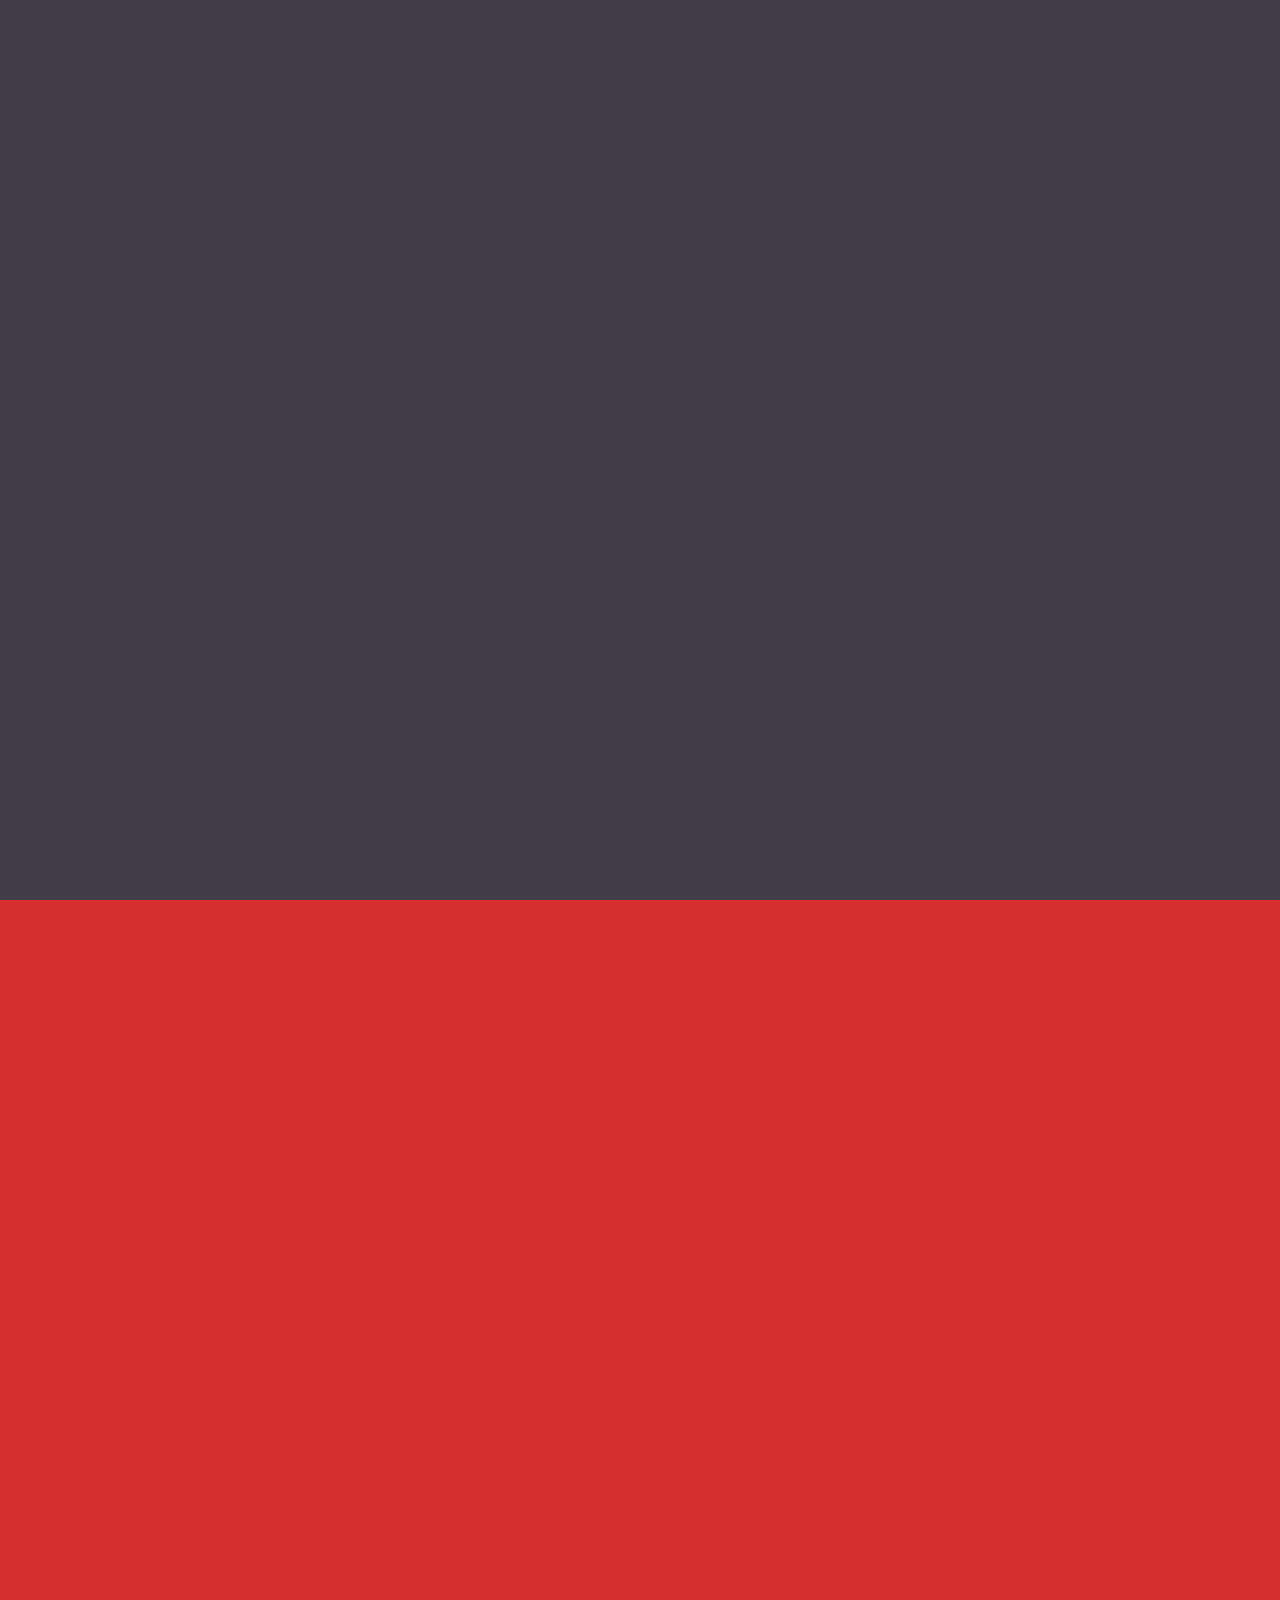
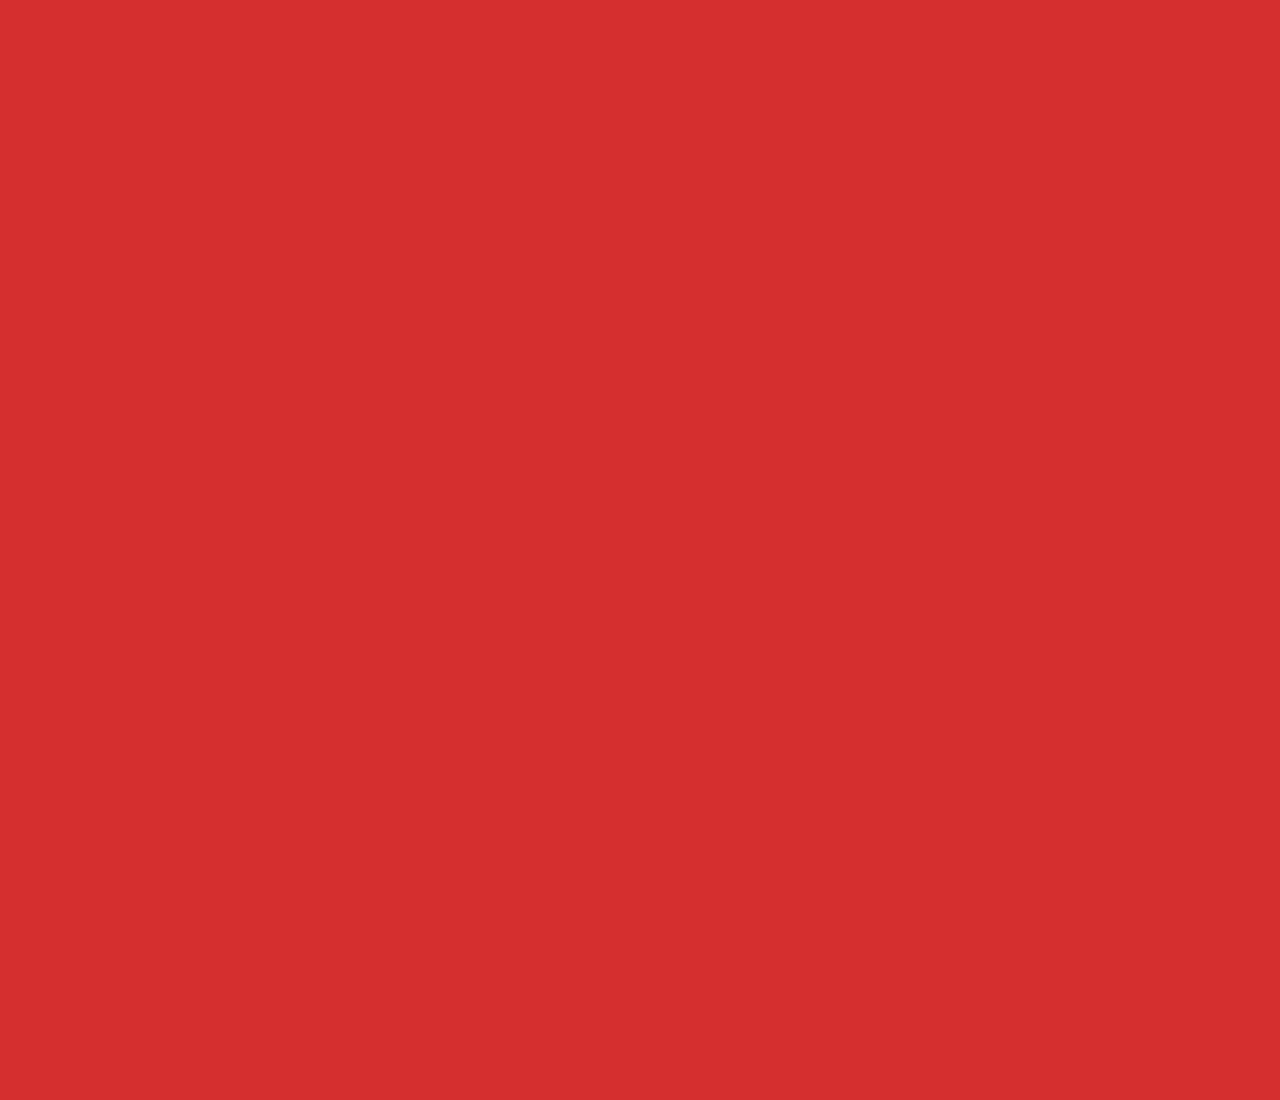
==== index.html @ 401e6d0b "Update index.html" ====
<!DOCTYPE html>
<html lang="en">
  <head>
    <title>Happy Birthday Mbak Eva</title>
    <meta charset="UTF-8" />
    <meta name="viewport" content="width=device-width, initial-scale=1.0" />
    <link rel="stylesheet" href="src/css/index.css" />
  </head>
  <body>
<audio autoplay>
  <source src="src/music/happy.mp3" type="audio/mp3">
</audio>
    <div class="first--slide">
      <div class="slide--content">
        <h1>hello</h1>
        <h2>Mbak Eva</h2>
        <h1>This Is Arsyi</h1>
        <span class="top"></span>
        <span class="right"></span>
        <span class="bottom"></span>
        <span class="left"></span>
      </div>

      <div class="slide--content--one">
        <h1 class="first">today</h1>
        <h2 class="first">is</h2>
        <h2 class="second">your</h2>
        <h1 class="second">special day :DD</h1>
        <div class="circle--stuff">
          <svg
            viewBox="0 0 288 48"
            width="288"
            height="48"
            style="overflow: visible;"
          >
            <g transform="translate(144 0)">
              <g transform="translate(-276.566 421.129)">
                <rect
                  width="12.608460234942264"
                  height="12.608460234942264"
                  fill="#F87B7C"
                  transform="rotate(72.60145421789896)"
                ></rect>
                <animateTransform
                  attributeName="transform"
                  type="translate"
                  from="-147.31692562790084 0"
                  to="-294.6338512558017 480"
                  dur="1.2580507927982927s"
                  begin="-10s"
                  repeatCount="indefinite"
                ></animateTransform>
                <animate
                  attributeType="CSS"
                  attributeName="opacity"
                  values="1;0"
                  dur="1.2580507927982927s"
                  begin="-10s"
                  repeatCount="indefinite"
                ></animate>
              </g>
              <g transform="translate(269.756 389.735)">
                <rect
                  width="6.6024317861213895"
                  height="6.6024317861213895"
                  fill="#FFC107"
                  transform="rotate(38.02803143466206)"
                ></rect>
                <animateTransform
                  attributeName="transform"
                  type="translate"
                  from="148.876375621307 0"
                  to="297.752751242614 480"
                  dur="1.500721309571935s"
                  begin="-10s"
                  repeatCount="indefinite"
                ></animateTransform>
                <animate
                  attributeType="CSS"
                  attributeName="opacity"
                  values="1;0"
                  dur="1.500721309571935s"
                  begin="-10s"
                  repeatCount="indefinite"
                ></animate>
              </g>
              <g transform="translate(174.705 169.205)">
                <rect
                  width="5.852897883045647"
                  height="5.852897883045647"
                  fill="#F65A5B"
                  transform="rotate(28.456635184965855)"
                ></rect>
                <animateTransform
                  attributeName="transform"
                  type="translate"
                  from="129.17077622623987 0"
                  to="258.34155245247973 480"
                  dur="1.0529970168710006s"
                  begin="-10s"
                  repeatCount="indefinite"
                ></animateTransform>
                <animate
                  attributeType="CSS"
                  attributeName="opacity"
                  values="1;0"
                  dur="1.0529970168710006s"
                  begin="-10s"
                  repeatCount="indefinite"
                ></animate>
              </g>
              <g transform="translate(-130.903 64.4332)">
                <rect
                  width="10.500608397273465"
                  height="10.500608397273465"
                  fill="#F65A5B"
                  transform="rotate(33.518702042612105)"
                ></rect>
                <animateTransform
                  attributeName="transform"
                  type="translate"
                  from="-115.41033595665428 0"
                  to="-230.82067191330856 480"
                  dur="1.9569807707276798s"
                  begin="-10s"
                  repeatCount="indefinite"
                ></animateTransform>
                <animate
                  attributeType="CSS"
                  attributeName="opacity"
                  values="1;0"
                  dur="1.9569807707276798s"
                  begin="-10s"
                  repeatCount="indefinite"
                ></animate>
              </g>
              <g transform="translate(255.222 435.243)">
                <rect
                  width="5.741483052387249"
                  height="5.741483052387249"
                  fill="#39D1B4"
                  transform="rotate(46.49147792751984)"
                ></rect>
                <animateTransform
                  attributeName="transform"
                  type="translate"
                  from="133.85114085517338 0"
                  to="267.70228171034677 480"
                  dur="1.3036790452656355s"
                  begin="-10s"
                  repeatCount="indefinite"
                ></animateTransform>
                <animate
                  attributeType="CSS"
                  attributeName="opacity"
                  values="1;0"
                  dur="1.3036790452656355s"
                  begin="-10s"
                  repeatCount="indefinite"
                ></animate>
              </g>
              <g transform="translate(31.0162 15.9351)">
                <rect
                  width="6.80101713474188"
                  height="6.80101713474188"
                  fill="#FFC107"
                  transform="rotate(11.204022894474395)"
                ></rect>
                <animateTransform
                  attributeName="transform"
                  type="translate"
                  from="30.019648010959024 0"
                  to="60.03929602191805 480"
                  dur="1.0387121585702985s"
                  begin="-10s"
                  repeatCount="indefinite"
                ></animateTransform>
                <animate
                  attributeType="CSS"
                  attributeName="opacity"
                  values="1;0"
                  dur="1.0387121585702985s"
                  begin="-10s"
                  repeatCount="indefinite"
                ></animate>
              </g>
              <g transform="translate(-3.09286 202.201)">
                <rect
                  width="10.607425290967909"
                  height="10.607425290967909"
                  fill="#F65A5B"
                  transform="rotate(73.47039150769439)"
                ></rect>
                <animateTransform
                  attributeName="transform"
                  type="translate"
                  from="-2.17615538500645 0"
                  to="-4.3523107700129 480"
                  dur="1.4662807556935682s"
                  begin="-10s"
                  repeatCount="indefinite"
                ></animateTransform>
                <animate
                  attributeType="CSS"
                  attributeName="opacity"
                  values="1;0"
                  dur="1.4662807556935682s"
                  begin="-10s"
                  repeatCount="indefinite"
                ></animate>
              </g>
              <g transform="translate(206.722 332.232)">
                <rect
                  width="7.636912663465038"
                  height="7.636912663465038"
                  fill="#F65A5B"
                  transform="rotate(18.036591826355995)"
                ></rect>
                <animateTransform
                  attributeName="transform"
                  type="translate"
                  from="122.16550975510404 0"
                  to="244.33101951020808 480"
                  dur="1.4353281745859594s"
                  begin="-10s"
                  repeatCount="indefinite"
                ></animateTransform>
                <animate
                  attributeType="CSS"
                  attributeName="opacity"
                  values="1;0"
                  dur="1.4353281745859594s"
                  begin="-10s"
                  repeatCount="indefinite"
                ></animate>
              </g>
              <g transform="translate(137.252 313.902)">
                <rect
                  width="9.58640372808878"
                  height="9.58640372808878"
                  fill="#FA9C9D"
                  transform="rotate(84.9299171174362)"
                ></rect>
                <animateTransform
                  attributeName="transform"
                  type="translate"
                  from="82.98382665184931 0"
                  to="165.96765330369863 480"
                  dur="1.5673910658448071s"
                  begin="-10s"
                  repeatCount="indefinite"
                ></animateTransform>
                <animate
                  attributeType="CSS"
                  attributeName="opacity"
                  values="1;0"
                  dur="1.5673910658448071s"
                  begin="-10s"
                  repeatCount="indefinite"
                ></animate>
              </g>
              <g transform="translate(112.875 188.052)">
                <rect
                  width="12.224275888715743"
                  height="12.224275888715743"
                  fill="#F65A5B"
                  transform="rotate(56.958868320425424)"
                ></rect>
                <animateTransform
                  attributeName="transform"
                  type="translate"
                  from="81.10118787423545 0"
                  to="162.2023757484709 480"
                  dur="1.1256263736515593s"
                  begin="-10s"
                  repeatCount="indefinite"
                ></animateTransform>
                <animate
                  attributeType="CSS"
                  attributeName="opacity"
                  values="1;0"
                  dur="1.1256263736515593s"
                  begin="-10s"
                  repeatCount="indefinite"
                ></animate>
              </g>
              <g transform="translate(-44.0883 105.22)">
                <rect
                  width="7.3193707683479285"
                  height="7.3193707683479285"
                  fill="#39D1B4"
                  transform="rotate(29.61901015919562)"
                ></rect>
                <animateTransform
                  attributeName="transform"
                  type="translate"
                  from="-36.161416073732816 0"
                  to="-72.32283214746563 480"
                  dur="1.0534095913396215s"
                  begin="-10s"
                  repeatCount="indefinite"
                ></animateTransform>
                <animate
                  attributeType="CSS"
                  attributeName="opacity"
                  values="1;0"
                  dur="1.0534095913396215s"
                  begin="-10s"
                  repeatCount="indefinite"
                ></animate>
              </g>
              <g transform="translate(201.372 372.671)">
                <rect
                  width="5.544510601155997"
                  height="5.544510601155997"
                  fill="#F65A5B"
                  transform="rotate(2.2963703425883897)"
                ></rect>
                <animateTransform
                  attributeName="transform"
                  type="translate"
                  from="113.35963017076664 0"
                  to="226.71926034153327 480"
                  dur="1.030518978123618s"
                  begin="-10s"
                  repeatCount="indefinite"
                ></animateTransform>
                <animate
                  attributeType="CSS"
                  attributeName="opacity"
                  values="1;0"
                  dur="1.030518978123618s"
                  begin="-10s"
                  repeatCount="indefinite"
                ></animate>
              </g>
              <g transform="translate(131.495 87.179)">
                <rect
                  width="10.759076659212255"
                  height="10.759076659212255"
                  fill="#FFC107"
                  transform="rotate(87.32528953957524)"
                ></rect>
                <animateTransform
                  attributeName="transform"
                  type="translate"
                  from="111.2837754504788 0"
                  to="222.5675509009576 480"
                  dur="1.6733003196858514s"
                  begin="-10s"
                  repeatCount="indefinite"
                ></animateTransform>
                <animate
                  attributeType="CSS"
                  attributeName="opacity"
                  values="1;0"
                  dur="1.6733003196858514s"
                  begin="-10s"
                  repeatCount="indefinite"
                ></animate>
              </g>
              <g transform="translate(168.916 8.31682)">
                <rect
                  width="13.053827089343216"
                  height="13.053827089343216"
                  fill="#FFC107"
                  transform="rotate(41.59319430819056)"
                ></rect>
                <animateTransform
                  attributeName="transform"
                  type="translate"
                  from="166.0388449718487 0"
                  to="332.0776899436974 480"
                  dur="1.167328833970436s"
                  begin="-10s"
                  repeatCount="indefinite"
                ></animateTransform>
                <animate
                  attributeType="CSS"
                  attributeName="opacity"
                  values="1;0"
                  dur="1.167328833970436s"
                  begin="-10s"
                  repeatCount="indefinite"
                ></animate>
              </g>
              <g transform="translate(-246.023 361.539)">
                <rect
                  width="9.438843277640762"
                  height="9.438843277640762"
                  fill="#FA9C9D"
                  transform="rotate(77.07547908665653)"
                ></rect>
                <animateTransform
                  attributeName="transform"
                  type="translate"
                  from="-140.32757933557534 0"
                  to="-280.6551586711507 480"
                  dur="1.8215214067142032s"
                  begin="-10s"
                  repeatCount="indefinite"
                ></animateTransform>
                <animate
                  attributeType="CSS"
                  attributeName="opacity"
                  values="1;0"
                  dur="1.8215214067142032s"
                  begin="-10s"
                  repeatCount="indefinite"
                ></animate>
              </g>
              <g transform="translate(-19.4778 411.261)">
                <rect
                  width="5.155137368313447"
                  height="5.155137368313447"
                  fill="#F65A5B"
                  transform="rotate(63.68358494554056)"
                ></rect>
                <animateTransform
                  attributeName="transform"
                  type="translate"
                  from="-10.489996883997884 0"
                  to="-20.97999376799577 480"
                  dur="1.938744964010533s"
                  begin="-10s"
                  repeatCount="indefinite"
                ></animateTransform>
                <animate
                  attributeType="CSS"
                  attributeName="opacity"
                  values="1;0"
                  dur="1.938744964010533s"
                  begin="-10s"
                  repeatCount="indefinite"
                ></animate>
              </g>
              <g transform="translate(-193.329 253.053)">
                <rect
                  width="12.572461872186224"
                  height="12.572461872186224"
                  fill="#FA9C9D"
                  transform="rotate(18.14043778713332)"
                ></rect>
                <animateTransform
                  attributeName="transform"
                  type="translate"
                  from="-126.5912529949043 0"
                  to="-253.1825059898086 480"
                  dur="1.7608957790386608s"
                  begin="-10s"
                  repeatCount="indefinite"
                ></animateTransform>
                <animate
                  attributeType="CSS"
                  attributeName="opacity"
                  values="1;0"
                  dur="1.7608957790386608s"
                  begin="-10s"
                  repeatCount="indefinite"
                ></animate>
              </g>
              <g transform="translate(132.362 64.3945)">
                <rect
                  width="11.962171698190868"
                  height="11.962171698190868"
                  fill="#F87B7C"
                  transform="rotate(66.5452938923993)"
                ></rect>
                <animateTransform
                  attributeName="transform"
                  type="translate"
                  from="116.70535383045883 0"
                  to="233.41070766091767 480"
                  dur="1.2748012693059791s"
                  begin="-10s"
                  repeatCount="indefinite"
                ></animateTransform>
                <animate
                  attributeType="CSS"
                  attributeName="opacity"
                  values="1;0"
                  dur="1.2748012693059791s"
                  begin="-10s"
                  repeatCount="indefinite"
                ></animate>
              </g>
              <g transform="translate(23.7278 28.7318)">
                <rect
                  width="5.809294053959366"
                  height="5.809294053959366"
                  fill="#39D1B4"
                  transform="rotate(12.777973190620841)"
                ></rect>
                <animateTransform
                  attributeName="transform"
                  type="translate"
                  from="22.387744172095072 0"
                  to="44.775488344190144 480"
                  dur="1.990394651793788s"
                  begin="-10s"
                  repeatCount="indefinite"
                ></animateTransform>
                <animate
                  attributeType="CSS"
                  attributeName="opacity"
                  values="1;0"
                  dur="1.990394651793788s"
                  begin="-10s"
                  repeatCount="indefinite"
                ></animate>
              </g>
              <g transform="translate(-166.194 338.268)">
                <rect
                  width="5.155192084927991"
                  height="5.155192084927991"
                  fill="#F87B7C"
                  transform="rotate(65.13887033072942)"
                ></rect>
                <animateTransform
                  attributeName="transform"
                  type="translate"
                  from="-97.49050856733884 0"
                  to="-194.98101713467767 480"
                  dur="1.5205048549215163s"
                  begin="-10s"
                  repeatCount="indefinite"
                ></animateTransform>
                <animate
                  attributeType="CSS"
                  attributeName="opacity"
                  values="1;0"
                  dur="1.5205048549215163s"
                  begin="-10s"
                  repeatCount="indefinite"
                ></animate>
              </g>
              <g transform="translate(-31.4654 122.618)">
                <rect
                  width="10.368127452931883"
                  height="10.368127452931883"
                  fill="#39D1B4"
                  transform="rotate(44.25401495643392)"
                ></rect>
                <animateTransform
                  attributeName="transform"
                  type="translate"
                  from="-25.062944124981968 0"
                  to="-50.125888249963936 480"
                  dur="1.7807724976183688s"
                  begin="-10s"
                  repeatCount="indefinite"
                ></animateTransform>
                <animate
                  attributeType="CSS"
                  attributeName="opacity"
                  values="1;0"
                  dur="1.7807724976183688s"
                  begin="-10s"
                  repeatCount="indefinite"
                ></animate>
              </g>
              <g transform="translate(-42.2511 41.8627)">
                <rect
                  width="14.103528131335075"
                  height="14.103528131335075"
                  fill="#FFC107"
                  transform="rotate(72.09281246475781)"
                ></rect>
                <animateTransform
                  attributeName="transform"
                  type="translate"
                  from="-38.861764593079066 0"
                  to="-77.72352918615813 480"
                  dur="1.837076713482284s"
                  begin="-10s"
                  repeatCount="indefinite"
                ></animateTransform>
                <animate
                  attributeType="CSS"
                  attributeName="opacity"
                  values="1;0"
                  dur="1.837076713482284s"
                  begin="-10s"
                  repeatCount="indefinite"
                ></animate>
              </g>
              <g transform="translate(-160.068 86.1509)">
                <rect
                  width="10.983279923644469"
                  height="10.983279923644469"
                  fill="#F87B7C"
                  transform="rotate(42.54113201739413)"
                ></rect>
                <animateTransform
                  attributeName="transform"
                  type="translate"
                  from="-135.71076835776705 0"
                  to="-271.4215367155341 480"
                  dur="1.4617462130029035s"
                  begin="-10s"
                  repeatCount="indefinite"
                ></animateTransform>
                <animate
                  attributeType="CSS"
                  attributeName="opacity"
                  values="1;0"
                  dur="1.4617462130029035s"
                  begin="-10s"
                  repeatCount="indefinite"
                ></animate>
              </g>
              <g transform="translate(-29.8295 464.828)">
                <rect
                  width="9.161711928973633"
                  height="9.161711928973633"
                  fill="#FA9C9D"
                  transform="rotate(15.34556142284818)"
                ></rect>
                <animateTransform
                  attributeName="transform"
                  type="translate"
                  from="-15.154273359641607 0"
                  to="-30.308546719283214 480"
                  dur="1.4337419826765745s"
                  begin="-10s"
                  repeatCount="indefinite"
                ></animateTransform>
                <animate
                  attributeType="CSS"
                  attributeName="opacity"
                  values="1;0"
                  dur="1.4337419826765745s"
                  begin="-10s"
                  repeatCount="indefinite"
                ></animate>
              </g>
              <g transform="translate(-178.317 128.014)">
                <rect
                  width="13.686769327961251"
                  height="13.686769327961251"
                  fill="#FFC107"
                  transform="rotate(45.07414220309329)"
                ></rect>
                <animateTransform
                  attributeName="transform"
                  type="translate"
                  from="-140.77315685616557 0"
                  to="-281.54631371233114 480"
                  dur="1.3309859125988193s"
                  begin="-10s"
                  repeatCount="indefinite"
                ></animateTransform>
                <animate
                  attributeType="CSS"
                  attributeName="opacity"
                  values="1;0"
                  dur="1.3309859125988193s"
                  begin="-10s"
                  repeatCount="indefinite"
                ></animate>
              </g>
              <g transform="translate(219.727 410.159)">
                <rect
                  width="12.764074026565211"
                  height="12.764074026565211"
                  fill="#FFC107"
                  transform="rotate(83.87363030859562)"
                ></rect>
                <animateTransform
                  attributeName="transform"
                  type="translate"
                  from="118.48317389639978 0"
                  to="236.96634779279955 480"
                  dur="1.3039269158524756s"
                  begin="-10s"
                  repeatCount="indefinite"
                ></animateTransform>
                <animate
                  attributeType="CSS"
                  attributeName="opacity"
                  values="1;0"
                  dur="1.3039269158524756s"
                  begin="-10s"
                  repeatCount="indefinite"
                ></animate>
              </g>
              <g transform="translate(111.389 357.596)">
                <rect
                  width="8.285457717371177"
                  height="8.285457717371177"
                  fill="#FFC107"
                  transform="rotate(55.18291720980784)"
                ></rect>
                <animateTransform
                  attributeName="transform"
                  type="translate"
                  from="63.83361358999828 0"
                  to="127.66722717999656 480"
                  dur="1.8032664697360352s"
                  begin="-10s"
                  repeatCount="indefinite"
                ></animateTransform>
                <animate
                  attributeType="CSS"
                  attributeName="opacity"
                  values="1;0"
                  dur="1.8032664697360352s"
                  begin="-10s"
                  repeatCount="indefinite"
                ></animate>
              </g>
              <g transform="translate(75.6214 475.193)">
                <rect
                  width="13.200638456623885"
                  height="13.200638456623885"
                  fill="#FFC107"
                  transform="rotate(73.51717550864369)"
                ></rect>
                <animateTransform
                  attributeName="transform"
                  type="translate"
                  from="38.00101769286111 0"
                  to="76.00203538572222 480"
                  dur="1.9478787303213856s"
                  begin="-10s"
                  repeatCount="indefinite"
                ></animateTransform>
                <animate
                  attributeType="CSS"
                  attributeName="opacity"
                  values="1;0"
                  dur="1.9478787303213856s"
                  begin="-10s"
                  repeatCount="indefinite"
                ></animate>
              </g>
              <g transform="translate(274.856 432.139)">
                <rect
                  width="8.968495048926354"
                  height="8.968495048926354"
                  fill="#FFC107"
                  transform="rotate(66.02890800046019)"
                ></rect>
                <animateTransform
                  attributeName="transform"
                  type="translate"
                  from="144.6387866106216 0"
                  to="289.2775732212432 480"
                  dur="1.1950311173221444s"
                  begin="-10s"
                  repeatCount="indefinite"
                ></animateTransform>
                <animate
                  attributeType="CSS"
                  attributeName="opacity"
                  values="1;0"
                  dur="1.1950311173221444s"
                  begin="-10s"
                  repeatCount="indefinite"
                ></animate>
              </g>
              <g transform="translate(-73.9908 129.708)">
                <rect
                  width="11.469532088642811"
                  height="11.469532088642811"
                  fill="#FA9C9D"
                  transform="rotate(23.880882117170138)"
                ></rect>
                <animateTransform
                  attributeName="transform"
                  type="translate"
                  from="-58.25017828281587 0"
                  to="-116.50035656563173 480"
                  dur="1.7631218650889633s"
                  begin="-10s"
                  repeatCount="indefinite"
                ></animateTransform>
                <animate
                  attributeType="CSS"
                  attributeName="opacity"
                  values="1;0"
                  dur="1.7631218650889633s"
                  begin="-10s"
                  repeatCount="indefinite"
                ></animate>
              </g>
              <g transform="translate(195.443 148.666)">
                <rect
                  width="10.462121786336729"
                  height="10.462121786336729"
                  fill="#FFC107"
                  transform="rotate(26.548226340406018)"
                ></rect>
                <animateTransform
                  attributeName="transform"
                  type="translate"
                  from="149.22492086385515 0"
                  to="298.4498417277103 480"
                  dur="1.0624958491755168s"
                  begin="-10s"
                  repeatCount="indefinite"
                ></animateTransform>
                <animate
                  attributeType="CSS"
                  attributeName="opacity"
                  values="1;0"
                  dur="1.0624958491755168s"
                  begin="-10s"
                  repeatCount="indefinite"
                ></animate>
              </g>
              <g transform="translate(-58.6732 432.261)">
                <rect
                  width="14.377316164643027"
                  height="14.377316164643027"
                  fill="#39D1B4"
                  transform="rotate(56.99518347171379)"
                ></rect>
                <animateTransform
                  attributeName="transform"
                  type="translate"
                  from="-30.871770620846135 0"
                  to="-61.74354124169227 480"
                  dur="1.637228355700252s"
                  begin="-10s"
                  repeatCount="indefinite"
                ></animateTransform>
                <animate
                  attributeType="CSS"
                  attributeName="opacity"
                  values="1;0"
                  dur="1.637228355700252s"
                  begin="-10s"
                  repeatCount="indefinite"
                ></animate>
              </g>
              <g transform="translate(-139.405 326.431)">
                <rect
                  width="10.089588480012424"
                  height="10.089588480012424"
                  fill="#FFC107"
                  transform="rotate(53.39693328651522)"
                ></rect>
                <animateTransform
                  attributeName="transform"
                  type="translate"
                  from="-82.97623670735247 0"
                  to="-165.95247341470494 480"
                  dur="1.6240260735518415s"
                  begin="-10s"
                  repeatCount="indefinite"
                ></animateTransform>
                <animate
                  attributeType="CSS"
                  attributeName="opacity"
                  values="1;0"
                  dur="1.6240260735518415s"
                  begin="-10s"
                  repeatCount="indefinite"
                ></animate>
              </g>
              <g transform="translate(-42.9264 14.5082)">
                <rect
                  width="5.605522069860404"
                  height="5.605522069860404"
                  fill="#39D1B4"
                  transform="rotate(86.567326362837)"
                ></rect>
                <animateTransform
                  attributeName="transform"
                  type="translate"
                  from="-41.66699732647694 0"
                  to="-83.33399465295388 480"
                  dur="1.3729834448841063s"
                  begin="-10s"
                  repeatCount="indefinite"
                ></animateTransform>
                <animate
                  attributeType="CSS"
                  attributeName="opacity"
                  values="1;0"
                  dur="1.3729834448841063s"
                  begin="-10s"
                  repeatCount="indefinite"
                ></animate>
              </g>
              <g transform="translate(-83.4398 23.0919)">
                <rect
                  width="13.569223440454884"
                  height="13.569223440454884"
                  fill="#39D1B4"
                  transform="rotate(86.28047320362091)"
                ></rect>
                <animateTransform
                  attributeName="transform"
                  type="translate"
                  from="-79.60989820810235 0"
                  to="-159.2197964162047 480"
                  dur="1.6981444705695712s"
                  begin="-10s"
                  repeatCount="indefinite"
                ></animateTransform>
                <animate
                  attributeType="CSS"
                  attributeName="opacity"
                  values="1;0"
                  dur="1.6981444705695712s"
                  begin="-10s"
                  repeatCount="indefinite"
                ></animate>
              </g>
              <g transform="translate(-127.497 372.59)">
                <rect
                  width="12.966533291639399"
                  height="12.966533291639399"
                  fill="#F65A5B"
                  transform="rotate(83.52931885276857)"
                ></rect>
                <animateTransform
                  attributeName="transform"
                  type="translate"
                  from="-71.77965589119036 0"
                  to="-143.55931178238072 480"
                  dur="1.8029830839013916s"
                  begin="-10s"
                  repeatCount="indefinite"
                ></animateTransform>
                <animate
                  attributeType="CSS"
                  attributeName="opacity"
                  values="1;0"
                  dur="1.8029830839013916s"
                  begin="-10s"
                  repeatCount="indefinite"
                ></animate>
              </g>
              <g transform="translate(-109.582 323.12)">
                <rect
                  width="6.691190217900216"
                  height="6.691190217900216"
                  fill="#FA9C9D"
                  transform="rotate(47.43597820627009)"
                ></rect>
                <animateTransform
                  attributeName="transform"
                  type="translate"
                  from="-65.49394850207734 0"
                  to="-130.9878970041547 480"
                  dur="1.5469645527476263s"
                  begin="-10s"
                  repeatCount="indefinite"
                ></animateTransform>
                <animate
                  attributeType="CSS"
                  attributeName="opacity"
                  values="1;0"
                  dur="1.5469645527476263s"
                  begin="-10s"
                  repeatCount="indefinite"
                ></animate>
              </g>
              <g transform="translate(-158.75 116.733)">
                <rect
                  width="9.96375744984303"
                  height="9.96375744984303"
                  fill="#FFC107"
                  transform="rotate(9.149378353079351)"
                ></rect>
                <animateTransform
                  attributeName="transform"
                  type="translate"
                  from="-127.69522448692736 0"
                  to="-255.39044897385472 480"
                  dur="1.2743070249499613s"
                  begin="-10s"
                  repeatCount="indefinite"
                ></animateTransform>
                <animate
                  attributeType="CSS"
                  attributeName="opacity"
                  values="1;0"
                  dur="1.2743070249499613s"
                  begin="-10s"
                  repeatCount="indefinite"
                ></animate>
              </g>
              <g transform="translate(39.8691 45.2325)">
                <rect
                  width="11.598710036991175"
                  height="11.598710036991175"
                  fill="#FA9C9D"
                  transform="rotate(76.22294910874258)"
                ></rect>
                <animateTransform
                  attributeName="transform"
                  type="translate"
                  from="36.43558234995789 0"
                  to="72.87116469991578 480"
                  dur="1.8183696696850091s"
                  begin="-10s"
                  repeatCount="indefinite"
                ></animateTransform>
                <animate
                  attributeType="CSS"
                  attributeName="opacity"
                  values="1;0"
                  dur="1.8183696696850091s"
                  begin="-10s"
                  repeatCount="indefinite"
                ></animate>
              </g>
              <g transform="translate(-63.98 101.214)">
                <rect
                  width="8.703156709522599"
                  height="8.703156709522599"
                  fill="#F65A5B"
                  transform="rotate(55.22678231532443)"
                ></rect>
                <animateTransform
                  attributeName="transform"
                  type="translate"
                  from="-52.83832435013566 0"
                  to="-105.67664870027131 480"
                  dur="1.0351788944422509s"
                  begin="-10s"
                  repeatCount="indefinite"
                ></animateTransform>
                <animate
                  attributeType="CSS"
                  attributeName="opacity"
                  values="1;0"
                  dur="1.0351788944422509s"
                  begin="-10s"
                  repeatCount="indefinite"
                ></animate>
              </g>
              <g transform="translate(-207.586 325.836)">
                <rect
                  width="12.7674090818734"
                  height="12.7674090818734"
                  fill="#F87B7C"
                  transform="rotate(53.2099971109075)"
                ></rect>
                <animateTransform
                  attributeName="transform"
                  type="translate"
                  from="-123.6496687354237 0"
                  to="-247.2993374708474 480"
                  dur="1.3801286184806891s"
                  begin="-10s"
                  repeatCount="indefinite"
                ></animateTransform>
                <animate
                  attributeType="CSS"
                  attributeName="opacity"
                  values="1;0"
                  dur="1.3801286184806891s"
                  begin="-10s"
                  repeatCount="indefinite"
                ></animate>
              </g>
              <g transform="translate(-14.1761 359.014)">
                <rect
                  width="8.999663539806251"
                  height="8.999663539806251"
                  fill="#F65A5B"
                  transform="rotate(63.059129707808076)"
                ></rect>
                <animateTransform
                  attributeName="transform"
                  type="translate"
                  from="-8.110149853597672 0"
                  to="-16.220299707195345 480"
                  dur="1.5332334897832933s"
                  begin="-10s"
                  repeatCount="indefinite"
                ></animateTransform>
                <animate
                  attributeType="CSS"
                  attributeName="opacity"
                  values="1;0"
                  dur="1.5332334897832933s"
                  begin="-10s"
                  repeatCount="indefinite"
                ></animate>
              </g>
              <g transform="translate(186.115 110.245)">
                <rect
                  width="8.846869993590271"
                  height="8.846869993590271"
                  fill="#39D1B4"
                  transform="rotate(48.39105816056324)"
                ></rect>
                <animateTransform
                  attributeName="transform"
                  type="translate"
                  from="151.35248674639698 0"
                  to="302.70497349279395 480"
                  dur="1.8171209491047406s"
                  begin="-10s"
                  repeatCount="indefinite"
                ></animateTransform>
                <animate
                  attributeType="CSS"
                  attributeName="opacity"
                  values="1;0"
                  dur="1.8171209491047406s"
                  begin="-10s"
                  repeatCount="indefinite"
                ></animate>
              </g>
              <g transform="translate(-44.9409 372.92)">
                <rect
                  width="5.787671588835311"
                  height="5.787671588835311"
                  fill="#39D1B4"
                  transform="rotate(25.736018869681374)"
                ></rect>
                <animateTransform
                  attributeName="transform"
                  type="translate"
                  from="-25.291483926677277 0"
                  to="-50.58296785335455 480"
                  dur="1.294870187978929s"
                  begin="-10s"
                  repeatCount="indefinite"
                ></animateTransform>
                <animate
                  attributeType="CSS"
                  attributeName="opacity"
                  values="1;0"
                  dur="1.294870187978929s"
                  begin="-10s"
                  repeatCount="indefinite"
                ></animate>
              </g>
              <g transform="translate(-123.417 253.899)">
                <rect
                  width="14.005292966639402"
                  height="14.005292966639402"
                  fill="#FA9C9D"
                  transform="rotate(78.53166980312068)"
                ></rect>
                <animateTransform
                  attributeName="transform"
                  type="translate"
                  from="-80.71953249258353 0"
                  to="-161.43906498516705 480"
                  dur="1.502501770041541s"
                  begin="-10s"
                  repeatCount="indefinite"
                ></animateTransform>
                <animate
                  attributeType="CSS"
                  attributeName="opacity"
                  values="1;0"
                  dur="1.502501770041541s"
                  begin="-10s"
                  repeatCount="indefinite"
                ></animate>
              </g>
              <g transform="translate(-230.289 330.106)">
                <rect
                  width="9.768355026891115"
                  height="9.768355026891115"
                  fill="#39D1B4"
                  transform="rotate(6.20830045074041)"
                ></rect>
                <animateTransform
                  attributeName="transform"
                  type="translate"
                  from="-136.4494736963528 0"
                  to="-272.8989473927056 480"
                  dur="1.9617639114021732s"
                  begin="-10s"
                  repeatCount="indefinite"
                ></animateTransform>
                <animate
                  attributeType="CSS"
                  attributeName="opacity"
                  values="1;0"
                  dur="1.9617639114021732s"
                  begin="-10s"
                  repeatCount="indefinite"
                ></animate>
              </g>
              <g transform="translate(265.433 381.927)">
                <rect
                  width="8.740484652817603"
                  height="8.740484652817603"
                  fill="#FA9C9D"
                  transform="rotate(33.112914915491366)"
                ></rect>
                <animateTransform
                  attributeName="transform"
                  type="translate"
                  from="147.81721881818615 0"
                  to="295.6344376363723 480"
                  dur="1.4463132494751758s"
                  begin="-10s"
                  repeatCount="indefinite"
                ></animateTransform>
                <animate
                  attributeType="CSS"
                  attributeName="opacity"
                  values="1;0"
                  dur="1.4463132494751758s"
                  begin="-10s"
                  repeatCount="indefinite"
                ></animate>
              </g>
              <g transform="translate(39.8835 208.371)">
                <rect
                  width="8.478693141673741"
                  height="8.478693141673741"
                  fill="#F65A5B"
                  transform="rotate(70.4322873768517)"
                ></rect>
                <animateTransform
                  attributeName="transform"
                  type="translate"
                  from="27.810725423849558 0"
                  to="55.621450847699116 480"
                  dur="1.0435485904484305s"
                  begin="-10s"
                  repeatCount="indefinite"
                ></animateTransform>
                <animate
                  attributeType="CSS"
                  attributeName="opacity"
                  values="1;0"
                  dur="1.0435485904484305s"
                  begin="-10s"
                  repeatCount="indefinite"
                ></animate>
              </g>
              <g transform="translate(-196.946 256.686)">
                <rect
                  width="14.772557082522477"
                  height="14.772557082522477"
                  fill="#FFC107"
                  transform="rotate(12.70748308933365)"
                ></rect>
                <animateTransform
                  attributeName="transform"
                  type="translate"
                  from="-128.3237418055129 0"
                  to="-256.6474836110258 480"
                  dur="1.7522213600748298s"
                  begin="-10s"
                  repeatCount="indefinite"
                ></animateTransform>
                <animate
                  attributeType="CSS"
                  attributeName="opacity"
                  values="1;0"
                  dur="1.7522213600748298s"
                  begin="-10s"
                  repeatCount="indefinite"
                ></animate>
              </g>
              <g transform="translate(150.191 478.423)">
                <rect
                  width="10.628106842047844"
                  height="10.628106842047844"
                  fill="#FA9C9D"
                  transform="rotate(17.776604987264612)"
                ></rect>
                <animateTransform
                  attributeName="transform"
                  type="translate"
                  from="75.21931197943222 0"
                  to="150.43862395886444 480"
                  dur="1.59286850157008s"
                  begin="-10s"
                  repeatCount="indefinite"
                ></animateTransform>
                <animate
                  attributeType="CSS"
                  attributeName="opacity"
                  values="1;0"
                  dur="1.59286850157008s"
                  begin="-10s"
                  repeatCount="indefinite"
                ></animate>
              </g>
              <g transform="translate(-176.485 147.986)">
                <rect
                  width="12.61672667417864"
                  height="12.61672667417864"
                  fill="#F87B7C"
                  transform="rotate(64.26109092904363)"
                ></rect>
                <animateTransform
                  attributeName="transform"
                  type="translate"
                  from="-134.89599168313967 0"
                  to="-269.79198336627934 480"
                  dur="1.2136136152047012s"
                  begin="-10s"
                  repeatCount="indefinite"
                ></animateTransform>
                <animate
                  attributeType="CSS"
                  attributeName="opacity"
                  values="1;0"
                  dur="1.2136136152047012s"
                  begin="-10s"
                  repeatCount="indefinite"
                ></animate>
              </g>
              <g transform="translate(2.63655 133.571)">
                <rect
                  width="12.0983843373292"
                  height="12.0983843373292"
                  fill="#FA9C9D"
                  transform="rotate(77.1811483234397)"
                ></rect>
                <animateTransform
                  attributeName="transform"
                  type="translate"
                  from="2.0625914867788224 0"
                  to="4.125182973557645 480"
                  dur="1.5838470702401857s"
                  begin="-10s"
                  repeatCount="indefinite"
                ></animateTransform>
                <animate
                  attributeType="CSS"
                  attributeName="opacity"
                  values="1;0"
                  dur="1.5838470702401857s"
                  begin="-10s"
                  repeatCount="indefinite"
                ></animate>
              </g>
              <g transform="translate(-153.787 280.623)">
                <rect
                  width="12.877019817907263"
                  height="12.877019817907263"
                  fill="#39D1B4"
                  transform="rotate(23.860842745005897)"
                ></rect>
                <animateTransform
                  attributeName="transform"
                  type="translate"
                  from="-97.04875569413277 0"
                  to="-194.09751138826553 480"
                  dur="1.6101299293674471s"
                  begin="-10s"
                  repeatCount="indefinite"
                ></animateTransform>
                <animate
                  attributeType="CSS"
                  attributeName="opacity"
                  values="1;0"
                  dur="1.6101299293674471s"
                  begin="-10s"
                  repeatCount="indefinite"
                ></animate>
              </g>
              <g transform="translate(81.0715 431.883)">
                <rect
                  width="9.117118916187268"
                  height="9.117118916187268"
                  fill="#FA9C9D"
                  transform="rotate(35.95068552997413)"
                ></rect>
                <animateTransform
                  attributeName="transform"
                  type="translate"
                  from="42.674704554766656 0"
                  to="85.34940910953331 480"
                  dur="1.4115420356298163s"
                  begin="-10s"
                  repeatCount="indefinite"
                ></animateTransform>
                <animate
                  attributeType="CSS"
                  attributeName="opacity"
                  values="1;0"
                  dur="1.4115420356298163s"
                  begin="-10s"
                  repeatCount="indefinite"
                ></animate>
              </g>
              <g transform="translate(-139.629 392.8)">
                <rect
                  width="7.313004295500736"
                  height="7.313004295500736"
                  fill="#FA9C9D"
                  transform="rotate(58.02215575282054)"
                ></rect>
                <animateTransform
                  attributeName="transform"
                  type="translate"
                  from="-76.78938850387553 0"
                  to="-153.57877700775106 480"
                  dur="1.0129214483440876s"
                  begin="-10s"
                  repeatCount="indefinite"
                ></animateTransform>
                <animate
                  attributeType="CSS"
                  attributeName="opacity"
                  values="1;0"
                  dur="1.0129214483440876s"
                  begin="-10s"
                  repeatCount="indefinite"
                ></animate>
              </g>
              <g transform="translate(-273.198 299.716)">
                <rect
                  width="12.585063692234112"
                  height="12.585063692234112"
                  fill="#FFC107"
                  transform="rotate(23.141937462371192)"
                ></rect>
                <animateTransform
                  attributeName="transform"
                  type="translate"
                  from="-168.1829769087535 0"
                  to="-336.365953817507 480"
                  dur="1.0221483989192268s"
                  begin="-10s"
                  repeatCount="indefinite"
                ></animateTransform>
                <animate
                  attributeType="CSS"
                  attributeName="opacity"
                  values="1;0"
                  dur="1.0221483989192268s"
                  begin="-10s"
                  repeatCount="indefinite"
                ></animate>
              </g>
              <g transform="translate(35.4281 298.09)">
                <rect
                  width="6.923794981974305"
                  height="6.923794981974305"
                  fill="#F65A5B"
                  transform="rotate(3.7746840564447925)"
                ></rect>
                <animateTransform
                  attributeName="transform"
                  type="translate"
                  from="21.85541553457417 0"
                  to="43.71083106914834 480"
                  dur="1.841477233909523s"
                  begin="-10s"
                  repeatCount="indefinite"
                ></animateTransform>
                <animate
                  attributeType="CSS"
                  attributeName="opacity"
                  values="1;0"
                  dur="1.841477233909523s"
                  begin="-10s"
                  repeatCount="indefinite"
                ></animate>
              </g>
              <g transform="translate(-33.0682 476.788)">
                <rect
                  width="7.5732528577320535"
                  height="7.5732528577320535"
                  fill="#39D1B4"
                  transform="rotate(77.7718996598293)"
                ></rect>
                <animateTransform
                  attributeName="transform"
                  type="translate"
                  from="-16.58958353532071 0"
                  to="-33.17916707064142 480"
                  dur="1.3473653905171072s"
                  begin="-10s"
                  repeatCount="indefinite"
                ></animateTransform>
                <animate
                  attributeType="CSS"
                  attributeName="opacity"
                  values="1;0"
                  dur="1.3473653905171072s"
                  begin="-10s"
                  repeatCount="indefinite"
                ></animate>
              </g>
              <g transform="translate(-283.314 326.701)">
                <rect
                  width="12.2603815691265"
                  height="12.2603815691265"
                  fill="#F87B7C"
                  transform="rotate(40.61186413835374)"
                ></rect>
                <animateTransform
                  attributeName="transform"
                  type="translate"
                  from="-168.57637773029137 0"
                  to="-337.15275546058274 480"
                  dur="1.0104588510243326s"
                  begin="-10s"
                  repeatCount="indefinite"
                ></animateTransform>
                <animate
                  attributeType="CSS"
                  attributeName="opacity"
                  values="1;0"
                  dur="1.0104588510243326s"
                  begin="-10s"
                  repeatCount="indefinite"
                ></animate>
              </g>
              <g transform="translate(-184.995 236.299)">
                <rect
                  width="14.208468465595544"
                  height="14.208468465595544"
                  fill="#F65A5B"
                  transform="rotate(3.823136008517254)"
                ></rect>
                <animateTransform
                  attributeName="transform"
                  type="translate"
                  from="-123.9672518900931 0"
                  to="-247.9345037801862 480"
                  dur="1.008151763575754s"
                  begin="-10s"
                  repeatCount="indefinite"
                ></animateTransform>
                <animate
                  attributeType="CSS"
                  attributeName="opacity"
                  values="1;0"
                  dur="1.008151763575754s"
                  begin="-10s"
                  repeatCount="indefinite"
                ></animate>
              </g>
              <g transform="translate(-16.0432 153.69)">
                <rect
                  width="14.13951789919437"
                  height="14.13951789919437"
                  fill="#FA9C9D"
                  transform="rotate(42.619301927043715)"
                ></rect>
                <animateTransform
                  attributeName="transform"
                  type="translate"
                  from="-12.152238276917666 0"
                  to="-24.304476553835332 480"
                  dur="1.976559708932348s"
                  begin="-10s"
                  repeatCount="indefinite"
                ></animateTransform>
                <animate
                  attributeType="CSS"
                  attributeName="opacity"
                  values="1;0"
                  dur="1.976559708932348s"
                  begin="-10s"
                  repeatCount="indefinite"
                ></animate>
              </g>
              <g transform="translate(-177.155 156.185)">
                <rect
                  width="5.133505938536141"
                  height="5.133505938536141"
                  fill="#FA9C9D"
                  transform="rotate(21.39834732398235)"
                ></rect>
                <animateTransform
                  attributeName="transform"
                  type="translate"
                  from="-133.6627946033307 0"
                  to="-267.3255892066614 480"
                  dur="1.7626435353614347s"
                  begin="-10s"
                  repeatCount="indefinite"
                ></animateTransform>
                <animate
                  attributeType="CSS"
                  attributeName="opacity"
                  values="1;0"
                  dur="1.7626435353614347s"
                  begin="-10s"
                  repeatCount="indefinite"
                ></animate>
              </g>
              <g transform="translate(-298.208 442.713)">
                <rect
                  width="10.836267006261"
                  height="10.836267006261"
                  fill="#F87B7C"
                  transform="rotate(72.30364731432881)"
                ></rect>
                <animateTransform
                  attributeName="transform"
                  type="translate"
                  from="-155.129444591013 0"
                  to="-310.258889182026 480"
                  dur="1.897024023744813s"
                  begin="-10s"
                  repeatCount="indefinite"
                ></animateTransform>
                <animate
                  attributeType="CSS"
                  attributeName="opacity"
                  values="1;0"
                  dur="1.897024023744813s"
                  begin="-10s"
                  repeatCount="indefinite"
                ></animate>
              </g>
              <g transform="translate(84.2279 92.2677)">
                <rect
                  width="7.121515445378002"
                  height="7.121515445378002"
                  fill="#F65A5B"
                  transform="rotate(6.357404543570042)"
                ></rect>
                <animateTransform
                  attributeName="transform"
                  type="translate"
                  from="70.64765751330808 0"
                  to="141.29531502661615 480"
                  dur="1.8647485817543341s"
                  begin="-10s"
                  repeatCount="indefinite"
                ></animateTransform>
                <animate
                  attributeType="CSS"
                  attributeName="opacity"
                  values="1;0"
                  dur="1.8647485817543341s"
                  begin="-10s"
                  repeatCount="indefinite"
                ></animate>
              </g>
              <g transform="translate(190.66 379.05)">
                <rect
                  width="6.809910365652707"
                  height="6.809910365652707"
                  fill="#FA9C9D"
                  transform="rotate(81.16530403759086)"
                ></rect>
                <animateTransform
                  attributeName="transform"
                  type="translate"
                  from="106.5323927443129 0"
                  to="213.0647854886258 480"
                  dur="1.8784567579243676s"
                  begin="-10s"
                  repeatCount="indefinite"
                ></animateTransform>
                <animate
                  attributeType="CSS"
                  attributeName="opacity"
                  values="1;0"
                  dur="1.8784567579243676s"
                  begin="-10s"
                  repeatCount="indefinite"
                ></animate>
              </g>
              <g transform="translate(-242.452 323.151)">
                <rect
                  width="14.074355906122618"
                  height="14.074355906122618"
                  fill="#F65A5B"
                  transform="rotate(48.409224917371716)"
                ></rect>
                <animateTransform
                  attributeName="transform"
                  type="translate"
                  from="-144.9007558049375 0"
                  to="-289.801511609875 480"
                  dur="1.237222291333915s"
                  begin="-10s"
                  repeatCount="indefinite"
                ></animateTransform>
                <animate
                  attributeType="CSS"
                  attributeName="opacity"
                  values="1;0"
                  dur="1.237222291333915s"
                  begin="-10s"
                  repeatCount="indefinite"
                ></animate>
              </g>
              <g transform="translate(-133.488 171.588)">
                <rect
                  width="9.246056340066431"
                  height="9.246056340066431"
                  fill="#FFC107"
                  transform="rotate(43.8327821758391)"
                ></rect>
                <animateTransform
                  attributeName="transform"
                  type="translate"
                  from="-98.33540134965875 0"
                  to="-196.6708026993175 480"
                  dur="1.7118575625304209s"
                  begin="-10s"
                  repeatCount="indefinite"
                ></animateTransform>
                <animate
                  attributeType="CSS"
                  attributeName="opacity"
                  values="1;0"
                  dur="1.7118575625304209s"
                  begin="-10s"
                  repeatCount="indefinite"
                ></animate>
              </g>
              <g transform="translate(-212.338 477.609)">
                <rect
                  width="10.206275708067604"
                  height="10.206275708067604"
                  fill="#F87B7C"
                  transform="rotate(3.5180713953336706)"
                ></rect>
                <animateTransform
                  attributeName="transform"
                  type="translate"
                  from="-106.43416329622404 0"
                  to="-212.86832659244808 480"
                  dur="1.0388271083528573s"
                  begin="-10s"
                  repeatCount="indefinite"
                ></animateTransform>
                <animate
                  attributeType="CSS"
                  attributeName="opacity"
                  values="1;0"
                  dur="1.0388271083528573s"
                  begin="-10s"
                  repeatCount="indefinite"
                ></animate>
              </g>
              <g transform="translate(242.416 313.93)">
                <rect
                  width="6.474600901177441"
                  height="6.474600901177441"
                  fill="#FA9C9D"
                  transform="rotate(17.332006714008447)"
                ></rect>
                <animateTransform
                  attributeName="transform"
                  type="translate"
                  from="146.5614830699091 0"
                  to="293.1229661398182 480"
                  dur="1.1725354605029232s"
                  begin="-10s"
                  repeatCount="indefinite"
                ></animateTransform>
                <animate
                  attributeType="CSS"
                  attributeName="opacity"
                  values="1;0"
                  dur="1.1725354605029232s"
                  begin="-10s"
                  repeatCount="indefinite"
                ></animate>
              </g>
              <g transform="translate(192.019 277.818)">
                <rect
                  width="9.48876350160013"
                  height="9.48876350160013"
                  fill="#F87B7C"
                  transform="rotate(80.4424860466377)"
                ></rect>
                <animateTransform
                  attributeName="transform"
                  type="translate"
                  from="121.62468336575408 0"
                  to="243.24936673150816 480"
                  dur="1.7604495247076903s"
                  begin="-10s"
                  repeatCount="indefinite"
                ></animateTransform>
                <animate
                  attributeType="CSS"
                  attributeName="opacity"
                  values="1;0"
                  dur="1.7604495247076903s"
                  begin="-10s"
                  repeatCount="indefinite"
                ></animate>
              </g>
              <g transform="translate(279.76 449.142)">
                <rect
                  width="12.739962236214819"
                  height="12.739962236214819"
                  fill="#39D1B4"
                  transform="rotate(41.421608567353125)"
                ></rect>
                <animateTransform
                  attributeName="transform"
                  type="translate"
                  from="144.5253960453657 0"
                  to="289.0507920907314 480"
                  dur="1.9807597601629032s"
                  begin="-10s"
                  repeatCount="indefinite"
                ></animateTransform>
                <animate
                  attributeType="CSS"
                  attributeName="opacity"
                  values="1;0"
                  dur="1.9807597601629032s"
                  begin="-10s"
                  repeatCount="indefinite"
                ></animate>
              </g>
              <g transform="translate(-108.772 462.209)">
                <rect
                  width="5.912076935930544"
                  height="5.912076935930544"
                  fill="#F65A5B"
                  transform="rotate(49.583326900563826)"
                ></rect>
                <animateTransform
                  attributeName="transform"
                  type="translate"
                  from="-55.41304570703835 0"
                  to="-110.8260914140767 480"
                  dur="1.487324922186101s"
                  begin="-10s"
                  repeatCount="indefinite"
                ></animateTransform>
                <animate
                  attributeType="CSS"
                  attributeName="opacity"
                  values="1;0"
                  dur="1.487324922186101s"
                  begin="-10s"
                  repeatCount="indefinite"
                ></animate>
              </g>
              <g transform="translate(-191.159 422.45)">
                <rect
                  width="14.584811421858316"
                  height="14.584811421858316"
                  fill="#F65A5B"
                  transform="rotate(27.837753606260925)"
                ></rect>
                <animateTransform
                  attributeName="transform"
                  type="translate"
                  from="-101.67483313139012 0"
                  to="-203.34966626278023 480"
                  dur="1.285104860483476s"
                  begin="-10s"
                  repeatCount="indefinite"
                ></animateTransform>
                <animate
                  attributeType="CSS"
                  attributeName="opacity"
                  values="1;0"
                  dur="1.285104860483476s"
                  begin="-10s"
                  repeatCount="indefinite"
                ></animate>
              </g>
              <g transform="translate(-187.329 333.699)">
                <rect
                  width="11.468429979820034"
                  height="11.468429979820034"
                  fill="#FFC107"
                  transform="rotate(36.27812415313309)"
                ></rect>
                <animateTransform
                  attributeName="transform"
                  type="translate"
                  from="-110.50521774347041 0"
                  to="-221.01043548694082 480"
                  dur="1.6387655937208296s"
                  begin="-10s"
                  repeatCount="indefinite"
                ></animateTransform>
                <animate
                  attributeType="CSS"
                  attributeName="opacity"
                  values="1;0"
                  dur="1.6387655937208296s"
                  begin="-10s"
                  repeatCount="indefinite"
                ></animate>
              </g>
              <g transform="translate(-19.3892 203.962)">
                <rect
                  width="9.690275881619304"
                  height="9.690275881619304"
                  fill="#F65A5B"
                  transform="rotate(36.271222002843615)"
                ></rect>
                <animateTransform
                  attributeName="transform"
                  type="translate"
                  from="-13.607219250650084 0"
                  to="-27.21443850130017 480"
                  dur="1.3155557725809395s"
                  begin="-10s"
                  repeatCount="indefinite"
                ></animateTransform>
                <animate
                  attributeType="CSS"
                  attributeName="opacity"
                  values="1;0"
                  dur="1.3155557725809395s"
                  begin="-10s"
                  repeatCount="indefinite"
                ></animate>
              </g>
              <animate
                attributeType="CSS"
                attributeName="opacity"
                values="0;1"
                dur="1s"
                repeatCount="1"
                begin="DOMNodeInserted"
              ></animate>
            </g>
            <g opacity="0" style="transition: opacity 0.5s ease-out;">
              <path
                fill="#FFC107"
                d="M126.099 11.24l5 8.661 8.66-5-5-8.66z"
              ></path>
              <path
                fill="#F65A5B"
                d="M264.76 21.24l-8.661 5 5 8.661 8.66-5zM204.929 47.071v-10h-10v10z"
              ></path>
              <path
                fill="#FFC107"
                d="M58.807 21.193l-6.928 4 4 6.928 6.928-4z"
              ></path>
              <path fill="#F65A5B" d="M282.171 18.828v4h4v-4z"></path>
              <path
                fill="#F87B7C"
                d="M261.586 7l-1.414 1.414 1.414 1.414L263 8.414zM212.586 24l-1.414 1.414 1.414 1.414L214 25.414z"
              ></path>
              <path
                fill="#F65A5B"
                d="M154.586 9l-1.414 1.414 1.414 1.414L156 10.414z"
              ></path>
              <path
                fill="#F65A5B"
                d="M187.586 1l-1.414 1.414 1.414 1.414L189 2.414zM113.586 4l-1.414 1.414 1.414 1.414L115 5.414z"
              ></path>
              <path
                fill="#FFC107"
                d="M69.586 9l-1.414 1.414 1.414 1.414L71 10.414z"
              ></path>
              <path
                fill="#FFC107"
                d="M1.586 24L.172 25.414l1.414 1.414L3 25.414z"
              ></path>
              <path
                fill="#FFC107"
                d="M131.586 31l-1.414 1.414 1.414 1.414L133 32.414zM18.76.24l-8.661 5 5 8.661 8.66-5zM171.343 14l-5.657 5.657 5.657 5.657L177 19.657z"
              ></path>
              <path
                fill="#39D1B4"
                d="M206.807 5.193l-6.928 4 4 6.928 6.928-4zM98.343 36.414l-4.242 4.243 4.242 4.243 4.243-4.243z"
              ></path>
              <path
                fill="#FFC107"
                d="M93.44 11.096l-2 3.464 3.463 2 2-3.464zM49.172 4l-2.829 2.828 2.829 2.828L52 6.828zM27.172 39l-2.829 2.828 2.829 2.828L30 41.828z"
              ></path>
              <path
                fill="#F65A5B"
                d="M227.343 3.829l-2.828 2.828 2.828 2.828 2.829-2.828z"
              ></path>
            </g>
          </svg>
        </div>
      </div>
    </div>

    <div class="second--canvas">
      <div class="content">
        <h2>let's</h2>
        <h2>party</h2>
      </div>
      <div class="canvas--remove"></div>
    </div>

    <div class="third--canvas">
      <div class="star--bg">
        <h1><b>Click the button to claim your mystery box gift</b></h1>
    <a href="src/congrats.html" class="button">CLICK HERE</a>
      </div>
      <div class="center--line">
        <img src="src/images/balloons.png" id="bl--right" alt="" />
        <img src="src/images/balloons.png" id="bl--left" alt="" />
        <h1>
          <span>h</span><span>a</span><span>p</span><span>p</span
          ><span>y</span> <span>b</span><span>i</span><span>r</span
          ><span>t</span><span>h</span><span>d</span><span>a</span
          ><span>y</span>
        </h1>

      </div>
      <img src="src/images/gift.png" alt="" id="gf1" />
      <img src="src/images/gift.png" alt="" id="gf2" />
      <img src="src/images/gift.png" alt="" id="gf3" />
    </div>

    <script src="src/js/index.js"></script>
  </body>
</html>
---- src/css/index.css ----
@import url('https://fonts.googleapis.com/css?family=Carter+One');
@import url(http://fonts.googleapis.com/css?family=Calibri:400,300,700);


*{
	box-sizing: border-box;
}

body, html{
	margin:0;
	padding:0;
	height:100%;
	font-family: "carter one",sans-serif;
	font-weight: bold!important;
}

.first--slide{
	position: relative;
	width:100%;
	height:100%;
	background:#423d46;
	color:#d8d0be;
	text-transform: uppercase;
	font-weight: 700;
	overflow: hidden;
}

.first--slide::before{
	content:"";
	position: absolute;
	width:0%;
	height: 100%;
	left:0;
	right:0;
	background:#fcbb5e;
	z-index: 3;
	animation:firstSlideRemove 500ms ease 6s 1 forwards;
}

@keyframes firstSlideRemove{
	from{
		width:0%;
	}
	to{
		width:100%;
	}
}

.slide--content{
	overflow: hidden;
	text-align: center;
	padding:4em;
	position: absolute;
	width:auto;
	height: auto;
	left:50%;
	top:45%;
	transform:translate(-50%,-45%);
	animation:firstSlideOver 500ms ease 2000ms 1  forwards;
}

.first--slide .slide--content h1{
	position: relative;
	animation: firstSlideTextOne 500ms ease 0s 1 forwards;
	font-size: 6em;
	margin:0;
	line-height: 1.2em;
	opacity: 0;
	transform: scale(0) rotate(-45deg);
}

.first--slide .slide--content h2{
	position: relative;
	color:#fcbb5e;
	font-size:4em;
	line-height: 1em;
	margin:0;
	top:-1.6em;
	opacity: 0;
	animation:  firstSlideTextTwo 500ms ease 350ms 1 forwards;
}

.first--slide span{
	display: inline-block;
	position: absolute;
	background: #bc835f;
}

.first--slide span.top{
	left:0;
	top:0;
	width:0px;
	height:2px;
	animation:firstSlideBorderOne 300ms ease 650ms 1 forwards;
}

.first--slide span.right{
	right:0;
	top:0;
	width:2px;
	height: 0;
	animation:firstSlideBorderTwo 300ms ease 950ms 1 forwards;
}

.first--slide span.bottom{
	right:0;
	bottom:0;
	width:0px;
	height: 2px;
	animation:firstSlideBorderOne 300ms ease 1250ms 1 forwards;
}

.first--slide span.left{
	left:0;
	bottom:0;
	height: 0;
	width: 2px;
	animation:firstSlideBorderTwo 300ms ease 1550ms 1 forwards;
}

.slide--content::after{
	content:"";
	position: absolute;
	width:175px;
	height: 175px;
	border-radius: 50%;
	background:#bc835f;
	z-index: -1;
	left:-75px;
	top:-75px;
	transform:scale(0);
	animation: firstSlideOverlayOne 300ms ease 1850ms 1 forwards,
	firstSlideOverlayTwo 500ms ease 2150ms 1 forwards;
}

@keyframes firstSlideTextOne{
	from{
		opacity: 0;
		transform:scale(0) rotate(-45deg);
	}
	to{
		opacity: 1;
		transform:scale(1) rotate(0deg);
	}
}

@keyframes firstSlideTextTwo{
	from{
		opacity: 0;
		top: -1.6em;
	}
	to{
		opacity: 1;
		top: 0em;
	}
}

@keyframes firstSlideBorderOne{
	from{
		width: 0px;
	}
	to{
		width: 100%;
	}
}

@keyframes firstSlideBorderTwo{
	from{
		height: 0;
	}
	to{
		height: 100%;
	}
}

@keyframes firstSlideOver{
	from{
		opacity: 1;
		transform:translate(-50%,-45%) rotate(0deg); 
	}
	to{
		opacity: 0;
		transform:translate(-50%,-45%) rotate(-90deg); 
	}
}

@keyframes firstSlideOverlayOne{
	from{
		transform: scale(0);
	}
	to{
		transform: scale(1);
	}
}

@keyframes firstSlideOverlayOne{
	from{
		transform: scale(1);
	}
	to{
		transform: scale(8);
	}
}

/*SECOND SLIDE ANIMATION*/

.slide--content--one{
	position: absolute;
	text-align: center;
	width:100%;
	height: auto;
	top:50%;
	transform:translateY(-50%);
	letter-spacing: 0.1em;
	animation:secondSlideMoveUp 300ms ease 750ms 1 forwards,
	secondSlideOver 1s ease 2.5s 1 forwards ;
}

@keyframes secondSlideOver{
	from{
		transform:translateY(-50%) rotate(0deg);
		left:0;
		opacity: 1;
	}
	to{
		transform: translateY(-50%) rotate(90deg);
		left:50%;
		opacity: 0;
	}
}

.slide--content--one h1 , 
.slide--content--one h2{
	position: relative;
	line-height: 1em;
	margin:0;
} 

.slide--content--one h1.first{
	font-size: 6em;
	opacity: 0;
	transform:rotate(-180deg) scale(0);
	animation:secondSlideTextOne 500ms ease 0s 1 forwards;
}

.slide--content--one h2.first{
	font-size: 5em;
	transform: scale(0);
	opacity: 0;
	animation:secondSlideTextTwo 300ms ease 490ms 1 forwards;
}

.slide--content--one h2.second{
	font-size: 5em;
	transform: scale(0);
	opacity: 0;
	animation:secondSlideTextThree 200ms ease 1000ms 1 forwards;
}

.slide--content--one h1.second{
	top:3em;
	color:#fcbb5e;
	font-size: 6em;
	opacity: 0;
	animation: secondSlideTextFour 300ms ease 1200ms 1 forwards;
}

.circle--stuff{
	position: absolute;
	width:700px;
	height: 700px;
	border-radius: 50%;
	top:50%;
	left:50%;
	transform:translate(-50%,-50%);
}

.circle--stuff svg{
	position: absolute;
	left:0;
	right:0;
	margin:auto;
	opacity: 0;
	top:8em;
	animation:secondSlideSVG 500ms ease 1400ms 1 forwards;
}


@keyframes secondSlideSVG{
	from{
		opacity: 0;
	}	
	to{
		opacity: 1;
	}
}

@keyframes secondSlideTextOne{
	from{
		opacity: 0;
		transform:rotate(-180deg) scale(0);
	}
	to{
		opacity: 1;
		transform:rotate(0deg) scale(1);
	}
}

@keyframes secondSlideTextTwo{
	0%{
		transform: scale(0);
		opacity: 0;
	}
	70%{
		transform: scale(1.2);
		opacity: 1;
	}
	100%{
		transform: scale(1);
		opacity: 1;
	}
}

@keyframes secondSlideMoveUp{
	from{
		top:50%;
		transform:translateY(-50%);
	}
	to{
		top:40%;
		transform:translateY(-40%);
	}
}

@keyframes secondSlideTextThree{
	from{
		transform: scale(0);
		opacity: 0;
	}
	to{
		transform: scale(1);
		opacity: 1;
	}
}

@keyframes secondSlideTextFour{
	from{
		opacity: 0;
		transform: scale(0);
		top: 3em;
	}
	to{
		opacity: 1;
		transform: scale(1);
		top: 0em;
	}
}


/*second slide canvas container*/

.second--canvas{
	position: relative;
	width:100%;
	height: 100%;
	overflow: hidden;
}

.second--canvas::before , 
.second--canvas::after{
	content:"";
	position: absolute;
	width:0;
	height: 100%;
	left:0;
	top:0;
	z-index: -1;
	animation:secondCanvasIntro 500ms ease 0s 1 forwards;
}

.second--canvas::before{
	background: #e97e23;
}

.second--canvas::after{
	background:#ff1f64;
	animation-delay: 500ms;
}

.second--canvas .content{
	position: relative;
	width:100%;
	text-align: center;
	height: auto;
	top:40%;
	transform: translateY(-40%);
	text-transform: uppercase;
	letter-spacing: 0.1em;
	font-size:5em;
	color:#fff;
}

.second--canvas .content h2{
	position: relative;
	margin:0;
}

.second--canvas .content h2:nth-child(1){
	transform:rotate(-90deg);
	left:-2em;
	top:-1em;
	opacity: 0;
	animation:secondCanvasTextOne 500ms ease 1s 1 forwards
}

.second--canvas .content h2:nth-child(2){
	transform:translateX(5em);
	opacity: 0;
	animation:secondCanvasTextTwo 500ms ease 1.5s 1 forwards
}

.second--canvas .content h2:nth-child(3){
	transform:rotate(90deg);
	top:1em;
	left:-2em;
	opacity: 0;
	animation:secondCanvasTextThree 500ms ease 2s 1 forwards
}

.canvas--remove{
	position: absolute;
	width:100%;
	height: 0%;
	left:0;
	bottom:0;
	background: #fff;
	z-index: 2;
	animation:canvasRemove 500ms ease 3s 1 forwards;
}

@keyframes canvasRemove{
	from{
		height: 0%;
	}
	to{
		height: 100%;
	}
}

@keyframes secondCanvasIntro{
	from{
		width:0;
	}
	to{
		width:100%;
	}
}

@keyframes secondCanvasTextOne{
	from{
		transform:rotate(-90deg);
		left:-2em;
		top:-1em;
		opacity: 0;
	}
	to{
		transform:rotate(0deg);
		left:0;
		top:0;
		opacity:1
	}
}

@keyframes secondCanvasTextThree{
	from{
		transform:rotate(90deg);
		top:1em;
		left:-2em;
		opacity: 0;
	}
	to{
		transform:rotate(0deg);
		top:0em;
		left:0em;
		opacity: 1;
	}
}

@keyframes secondCanvasTextTwo{
	from{
		transform:translateX(5em);
		opacity: 0;
	}
	to{
		transform:translateX(0);
		opacity: 1
	}
}

/*third canvas*/

.third--canvas{
	position: relative;
	width:100%;
	height: 100%;
	overflow: hidden;
	background:transparent;
}

.star--bg{
	width:100%;
	height:100%;
	position: absolute;
	left:0;
	top:0;
	background:url("../images/Star-Transparent-PNG.png") center / cover repeat;
	opacity: 0;
	animation:thirdCanvasBackground 500ms ease 3s 1 forwards;
}

.star--bg img{
	position: absolute;
	width:auto;
	height:auto;
	top:1em;
	animation:thirdCanvasBanner 500ms ease 3.5s 1 forwards;
	opacity: 0;
}

.star--bg img#b1{
	transform:rotate(-15deg);
	left:0;
}

.star--bg img#b2{
	transform:rotate(15deg);
	right:0;
}

@keyframes thirdCanvasBanner{
	from{
		opacity: 0;
	}
	to{
		opacity: 1;
	}
}

@keyframes thirdCanvasBackground{
	from{
		opacity: 0;

	}
	to{
		opacity: 1;
		
	}
}

.third--canvas::before,
.third--canvas::after{
	content:"";
	position: absolute;
	width:100%;
	height: 0;
	bottom:0;
	left:0;
	z-index: -1;
	animation:thirdCanvasIntro 500ms ease 0s 1 forwards;
}

.third--canvas::before{
	background:#f09e40;
	animation-delay: 200ms
}

.third--canvas::after{
	background:#1080f2;
	animation-delay:700ms;
}


@keyframes thirdCanvasIntro{
	from{
		height: 0%;
	}
	to{
		height: 100%;
	}
}

.third--canvas .center--line{
	position: absolute;
	width:0%;
	height:5px;
	background:#fff;
	top:0;
	bottom:0;
	margin:auto;
	left:0;
	animation:thirdCanvasCenterLine 500ms ease 1s 1 forwards,
	thirdCanvasCenterLineOne 500ms ease 1.5s 1 forwards;
}

.third--canvas .center--line img{
	position: absolute;
	width:auto;
	height:auto;
	top:50%;
	transform:translateY(-50%) scale(0);
	opacity: 0;
	animation:thirdCanvasBalloons 500ms ease 2s 1 forwards;
}

.third--canvas .center--line img#bl--left{
	left:2em;
}

.third--canvas .center--line img#bl--right{
	right:2em;
	animation-delay: 2.5s;
}

.third--canvas .center--line h1{
	position: absolute;
	width:auto;
	height:auto;
	left:50%;
	top:50%;
	transform:translate(-50%,-50%);
	color:#1080f2;
	text-transform: uppercase;
	margin:0;
	font-size:5em;
}

.third--canvas .center--line h1 > span{
	position: relative;
	top:2em;
	opacity: 0;
	animation:thirdCanvasLastText 100ms ease 3s 1 forwards;
}

.third--canvas .center--line h1 > span:nth-child(1){
	animation-delay: 3s;
}

.third--canvas .center--line h1 > span:nth-child(2){
	animation-delay: 3100ms;
}

.third--canvas .center--line h1 > span:nth-child(3){
	animation-delay: 3200ms;
}

.third--canvas .center--line h1 > span:nth-child(4){
	animation-delay: 3300ms;
}

.third--canvas .center--line h1 > span:nth-child(5){
	animation-delay: 3400ms;
}

.third--canvas .center--line h1 > span:nth-child(6){
	animation-delay: 3500ms;
}

.third--canvas .center--line h1 > span:nth-child(7){
	animation-delay: 3600ms;
}

.third--canvas .center--line h1 > span:nth-child(8){
	animation-delay: 3700ms;
}

.third--canvas .center--line h1 > span:nth-child(9){
	animation-delay: 3800ms;
}

.third--canvas .center--line h1 > span:nth-child(10){
	animation-delay: 3900ms;
}

.third--canvas .center--line h1 > span:nth-child(11){
	animation-delay: 4000ms;
}

.third--canvas .center--line h1 > span:nth-child(12){
	animation-delay: 4100ms;
}

.third--canvas .center--line h1 > span:nth-child(13){
	animation-delay: 4200ms;
}

.third--canvas > img{
	position: absolute;
	width:auto;
	height:auto;
	bottom:1em;
	transform: scale(0);
	animation: giftIcon 500ms ease 4300ms 1 forwards;
}

.third--canvas > img#gf1{
	left:35%;
}

.third--canvas > img#gf2{
	left:45%;
	bottom:2em;
	animation-delay: 4800ms;
}

.third--canvas > img#gf3{
	left:55%;
	animation-delay: 5300ms;
}

@keyframes giftIcon{
	from{
		transform:scale(0);
	}
	to{
		transform:scale(1);
	}
}

@keyframes thirdCanvasLastText{
	from{
		opacity: 0;
		top:2em;
	}
	to{
		opacity: 1;
		top:0;
	}
}

@keyframes thirdCanvasBalloons{
	from{
		opacity: 0;
		transform:scale(0) translateY(-50%);
	}
	to{
		opacity: 1;
		transform:scale(1) translateY(-50%);
	}
}

@keyframes thirdCanvasCenterLine{
	from{
		width:0
	}
	to{
		width:100%;
	}
}

@keyframes thirdCanvasCenterLineOne{
	from{
		height:5px;
	}
	to{
		height:200px;
	}
}
.button {
	background-color: #4CAF50;
	border: none;
	color: white;
	padding: 15px 32px;
	text-align: center;
	text-decoration: none;
	display: inline-block;
	font-size: 16px;
	margin: 4px 2px;
	cursor: pointer;
  }

  body {
	  background-color: #D32F2F;
	  font-family: 'Calibri', sans-serif !important
  }
 
  .mt-100 {
	  margin-top: 100px
  }
 
  .container {
	  margin-top: 200px
  }
 
  .card {
	  position: relative;
	  display: flex;
	  width: 450px;
	  flex-direction: column;
	  min-width: 0;
	  word-wrap: break-word;
	  background-color: #fff;
	  background-clip: border-box;
	  border: 1px solid #d2d2dc;
	  border-radius: 4px;
	  -webkit-box-shadow: 0px 0px 5px 0px rgb(249, 249, 250);
	  -moz-box-shadow: 0px 0px 5px 0px rgba(212, 182, 212, 1);
	  box-shadow: 0px 0px 5px 0px rgb(161, 163, 164)
  }
 
  .card .card-body {
	  padding: 1rem 1rem
  }
 
  .card-body {
	  flex: 1 1 auto;
	  padding: 1.25rem
  }
 
  p {
	  font-size: 14px
  }
 
  h4 {
	  margin-top: 18px
  }
 
  .cross {
	  padding: 10px;
	  color: #d6312d;
	  cursor: pointer
  }
 
  .continue:focus {
	  outline: none
  }
 
  .continue {
	  border-radius: 5px;
	  text-transform: capitalize;
	  font-size: 13px;
	  padding: 8px 19px;
	  cursor: pointer;
	  color: #fff;
	  background-color: #D50000
  }
 
  .continue:hover {
	  background-color: #D32F2F !important
  }
  .button4{ 
	font-size: 25px;
	font-family:courier;
	background:#f00000;
	color:#ffffff; 
	padding: 15px 20px;
	border: 2px solid #00f000;
	border-radius: 8px;
	box-shadow: 0 8px 15px 0 rgba(0,0,0,0.3), 0 5px 21px 0 rgba(0,0,0,0.18);
	}
	p {
		font-size: 72px;
	  }
	q {
		font-size: 64px;
	  }
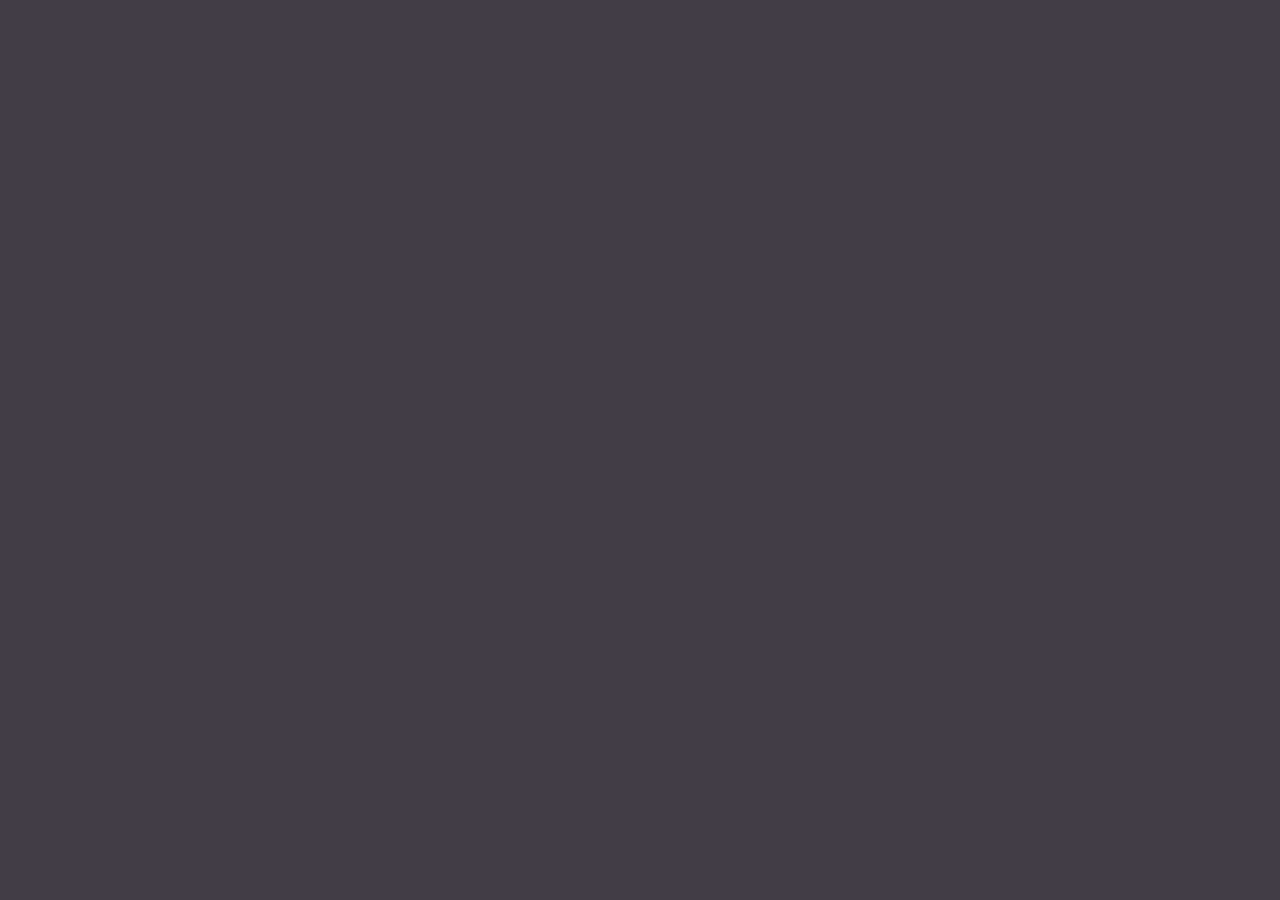
==== commit afa4a3b6: "This is FINAL!" ====
--- a/index.html
+++ b/index.html
@@ -7,14 +7,16 @@
     <link rel="stylesheet" href="src/css/index.css" />
   </head>
   <body>
-<audio autoplay>
-  <source src="src/music/happy.mp3" type="audio/mp3">
-</audio>
+    <iframe src="src/music/happy.mp3" allow="autoplay" style="display:none" id="iframeAudio">
+    </iframe> 
+    <audio autoplay loop  id="playAudio">
+      <source src="src/music/happy.mp3">
+  </audio>
+
     <div class="first--slide">
       <div class="slide--content">
         <h1>hello</h1>
         <h2>Mbak Eva</h2>
-        <h1>This Is Arsyi</h1>
         <span class="top"></span>
         <span class="right"></span>
         <span class="bottom"></span>
